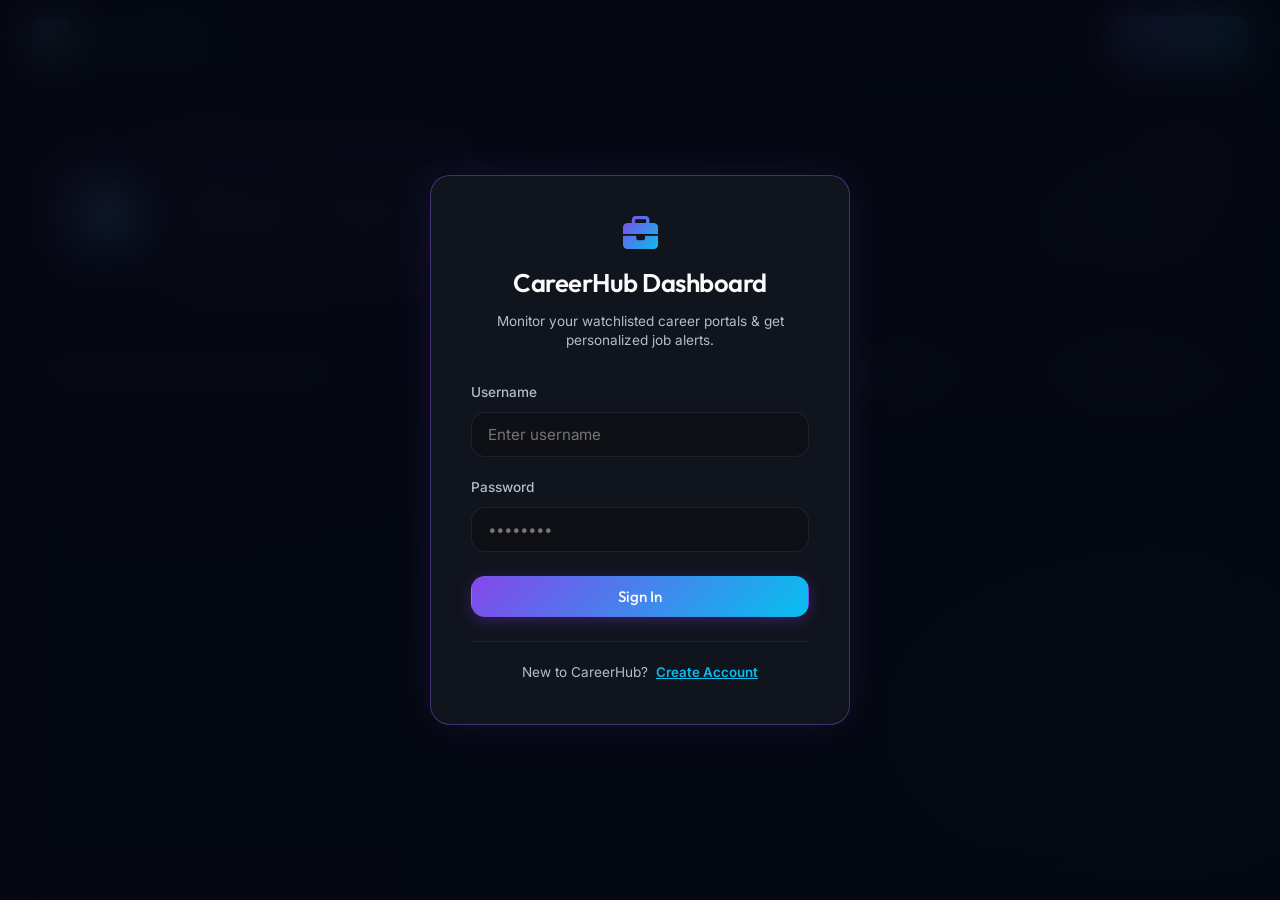
==== index.html @ 13c29f71 "career personal job board" ====
<!DOCTYPE html>
<html lang="en">

<head>
    <meta charset="UTF-8">
    <meta name="viewport" content="width=device-width, initial-scale=1.0">
    <title>CareerHub - Personal Job Board & Portal Manager</title>
    <link rel="preconnect" href="https://fonts.googleapis.com">
    <link rel="preconnect" href="https://fonts.gstatic.com" crossorigin>
    <link rel="stylesheet" href="https://cdnjs.cloudflare.com/ajax/libs/font-awesome/6.4.0/css/all.min.css">
    <link rel="stylesheet" href="styles.css">
</head>

<body>

    <header>
        <div class="header-container">
            <div class="logo">
                <i class="fa-solid fa-briefcase"></i>
                <span>CareerHub</span>
            </div>
            <div class="header-actions">
                <div class="user-profile-widget" id="userProfileWidget" style="display: none;">
                    <span class="welcome-text">Hi, <strong id="loggedInUserLabel">Guest</strong></span>
                    <button class="btn btn-secondary btn-sm" id="logoutBtn" title="Log out of session">
                        <i class="fa-solid fa-right-from-bracket"></i>
                    </button>
                </div>
                <button class="btn btn-primary" id="openAddPortalBtn">
                    <i class="fa-solid fa-plus"></i> Add Portal
                </button>
            </div>
        </div>
    </header>

    <main class="container">

        <!-- Hero Intro Banner -->
        <section class="hero-banner glass-panel">
            <div class="hero-icon-wrap">
                <i class="fa-solid fa-briefcase"></i>
            </div>
            <div class="hero-content">
                <h2>Your Personal Career Portal Hub</h2>
                <p>CareerHub is the hub where job searchers can customize their job search with selective company career
                    portals. It helps you continuously monitor new job notifications from your chosen companies — and
                    easily add or remove portals anytime.</p>
                <div class="hero-features">
                    <span><i class="fa-solid fa-circle-check"></i> Selective company portals</span>
                    <span><i class="fa-solid fa-circle-check"></i> Continuous job monitoring</span>
                    <span><i class="fa-solid fa-circle-check"></i> Add &amp; delete portals instantly</span>
                </div>
            </div>
            <div class="hero-stat">
                <div class="hero-stat-number" id="statTotalPortals">0</div>
                <div class="hero-stat-label">Portals Tracked</div>
            </div>
        </section>

        <!-- Filter & Search Toolbar -->
        <section class="toolbar" aria-label="Controls and filters">
            <div class="search-filter-block">
                <div class="search-box">
                    <i class="fa-solid fa-magnifying-glass"></i>
                    <input type="text" id="searchInput" class="search-input"
                        placeholder="Search portals by name or keyword...">
                </div>
                <select id="categoryFilter" class="select-filter">
                    <option value="all">All Industries</option>
                    <option value="MAANG / Tech Giants">MAANG / Tech Giants</option>
                    <option value="Enterprise / SaaS">Enterprise / SaaS</option>
                    <option value="AI / Hardware / Aero">AI / Hardware / Aero</option>
                    <option value="Finance & Fintech">Finance &amp; Fintech</option>
                    <option value="Gig, Travel & Media">Gig, Travel &amp; Media</option>
                    <option value="Consulting & Tech Services">Consulting &amp; Tech Services</option>
                    <option value="Healthcare & Pharma">Healthcare &amp; Pharma</option>
                    <option value="Custom Portals">Custom Portals</option>
                </select>
                <select id="statusFilter" class="select-filter">
                    <option value="all">All Accounts</option>
                    <option value="not-created">No Account</option>
                    <option value="incomplete">Incomplete Profile</option>
                    <option value="complete">Profile Complete</option>
                    <option value="applied">Applied</option>
                </select>
            </div>
        </section>

        <!-- Portals Grid View -->
        <section id="portalsView" class="portal-grid"></section>

    </main>

    <!-- Modal: Add New Custom Career Portal -->
    <div class="modal-overlay" id="addPortalModal">
        <div class="modal-content">
            <div class="modal-header">
                <h3>Add Custom Career Portal</h3>
                <button class="modal-close" id="closeAddPortalModalBtn">&times;</button>
            </div>
            <form id="addPortalForm">
                <div class="modal-body">
                    <div class="form-group">
                        <label for="portalName">Portal / Company Name *</label>
                        <input type="text" id="portalName" class="form-control" placeholder="e.g. OpenAI" required>
                    </div>
                    <div class="form-group">
                        <label for="portalUrl">Careers URL *</label>
                        <input type="url" id="portalUrl" class="form-control" placeholder="https://openai.com/careers"
                            required>
                    </div>
                    <div class="form-row">
                        <div class="form-group">
                            <label for="portalCategory">Industry Category</label>
                            <select id="portalCategory" class="form-control">
                                <option value="Custom Portals">Custom Portal</option>
                                <option value="MAANG / Tech Giants">MAANG / Tech Giants</option>
                                <option value="Enterprise / SaaS">Enterprise / SaaS</option>
                                <option value="AI / Hardware / Aero">AI / Hardware / Aero</option>
                                <option value="Finance & Fintech">Finance &amp; Fintech</option>
                                <option value="Gig, Travel & Media">Gig, Travel &amp; Media</option>
                                <option value="Consulting & Tech Services">Consulting &amp; Tech Services</option>
                                <option value="Healthcare & Pharma">Healthcare &amp; Pharma</option>
                            </select>
                        </div>
                        <div class="form-group">
                            <label for="portalInitials">Abbreviation / Logo Letters</label>
                            <input type="text" id="portalInitials" class="form-control" maxlength="3"
                                placeholder="e.g. OA">
                        </div>
                    </div>
                </div>
                <div class="modal-footer">
                    <button type="button" class="btn btn-secondary" id="cancelAddPortalBtn">Cancel</button>
                    <button type="submit" class="btn btn-primary">Create Portal</button>
                </div>
            </form>
        </div>
    </div>

    <!-- Modal: Manage Account Credentials / Vault -->
    <div class="modal-overlay" id="accountModal">
        <div class="modal-content">
            <div class="modal-header">
                <h3 id="accountModalTitle">Manage Account</h3>
                <button class="modal-close" id="closeAccountModalBtn">&times;</button>
            </div>
            <form id="accountForm">
                <div class="modal-body">
                    <input type="hidden" id="accountPortalId">
                    <div class="form-group">
                        <label for="portalUrlDisplay">Careers Portal URL</label>
                        <input type="text" id="portalUrlDisplay" class="form-control" readonly>
                    </div>
                    <div class="form-group">
                        <label for="accountEmail">Username / Email</label>
                        <input type="text" id="accountEmail" class="form-control" placeholder="e.g. user@example.com">
                    </div>
                    <div class="form-group">
                        <label for="accountStatus">Application Status</label>
                        <select id="accountStatus" class="form-control">
                            <option value="not-created">No Account</option>
                            <option value="incomplete">Incomplete Profile</option>
                            <option value="complete">Profile Complete</option>
                            <option value="applied">Applied</option>
                        </select>
                    </div>
                    <div class="form-group">
                        <label for="accountNotes">Private Vault Notes</label>
                        <textarea id="accountNotes" class="form-control" rows="4"
                            placeholder="Add specific portal details or credentials notes..."></textarea>
                    </div>
                </div>
                <div class="modal-footer">
                    <button type="button" class="btn btn-secondary" id="cancelAccountBtn">Cancel</button>
                    <button type="submit" class="btn btn-primary">Save Changes</button>
                </div>
            </form>
        </div>
    </div>

    <div id="toast-container" aria-live="polite"></div>

    <!-- Authentication Screen Overlay -->
    <div class="auth-overlay active" id="authScreen">
        <div class="auth-container glass-panel">
            <div class="auth-header">
                <i class="fa-solid fa-briefcase"></i>
                <h2>CareerHub Dashboard</h2>
                <p id="authSubtitle">Monitor your watchlisted career portals &amp; get personalized job alerts.</p>
            </div>
            <form id="authForm">
                <div class="form-group">
                    <label for="authUsername">Username</label>
                    <input type="text" id="authUsername" class="form-control" placeholder="Enter username" required
                        autocomplete="username">
                </div>
                <div class="form-group">
                    <label for="authPassword">Password</label>
                    <input type="password" id="authPassword" class="form-control" placeholder="••••••••" required
                        autocomplete="current-password">
                </div>
                <div style="margin-top: 1.5rem;">
                    <button type="submit" class="btn btn-primary" id="authSubmitBtn" style="width: 100%;">Sign
                        In</button>
                </div>
            </form>
            <div class="auth-toggle-sec">
                <span id="authToggleText">New to CareerHub?</span>
                <button id="authToggleBtn">Create Account</button>
            </div>
        </div>
    </div>

    <script src="app.js"></script>
</body>

</html>
---- styles.css ----
@import url('https://fonts.googleapis.com/css2?family=Inter:wght@300;400;500;600;700&family=Outfit:wght@400;500;600;700;800&display=swap');

:root {
    --bg-dark: hsl(222, 24%, 7%);
    --bg-card: hsla(223, 20%, 12%, 0.65);
    --bg-card-hover: hsla(223, 20%, 16%, 0.85);
    --border-color: hsla(223, 16%, 22%, 0.5);
    --border-hover: hsla(262, 80%, 65%, 0.4);

    --primary: hsl(262, 80%, 60%);
    --primary-glow: hsla(262, 80%, 60%, 0.25);
    --secondary: hsl(192, 95%, 48%);
    --secondary-glow: hsla(192, 95%, 48%, 0.25);

    --text-primary: hsl(0, 0%, 98%);
    --text-secondary: hsl(223, 12%, 75%);
    --text-muted: hsl(223, 10%, 55%);

    --success: hsl(142, 70%, 45%);
    --success-bg: hsla(142, 70%, 45%, 0.15);
    --warning: hsl(38, 92%, 50%);
    --warning-bg: hsla(38, 92%, 50%, 0.15);
    --danger: hsl(350, 80%, 55%);
    --danger-bg: hsla(350, 80%, 55%, 0.15);
    --info: hsl(200, 85%, 50%);
    --info-bg: hsla(200, 85%, 50%, 0.15);

    --grad-hero: linear-gradient(135deg, hsl(262, 80%, 60%) 0%, hsl(192, 95%, 48%) 100%);
    --grad-dark: linear-gradient(180deg, hsl(222, 24%, 8%) 0%, hsl(222, 24%, 4%) 100%);

    --shadow-sm: 0 2px 8px -2px hsla(0, 0%, 0%, 0.3);
    --shadow-md: 0 8px 24px -4px hsla(0, 0%, 0%, 0.5);
    --shadow-lg: 0 16px 40px -6px hsla(0, 0%, 0%, 0.7);
    --shadow-glow: 0 0 20px hsla(262, 80%, 60%, 0.2);

    --radius-sm: 8px;
    --radius-md: 14px;
    --radius-lg: 20px;
    --radius-full: 9999px;

    --trans-fast: 0.2s cubic-bezier(0.4, 0, 0.2, 1);
    --trans-normal: 0.3s cubic-bezier(0.4, 0, 0.2, 1);
    --trans-slow: 0.5s cubic-bezier(0.4, 0, 0.2, 1);
}

* {
    box-sizing: border-box;
    margin: 0;
    padding: 0;
}

body {
    font-family: 'Inter', sans-serif;
    background-color: var(--bg-dark);
    background-image:
        radial-gradient(at 10% 20%, hsla(262, 80%, 40%, 0.08) 0px, transparent 50%),
        radial-gradient(at 90% 80%, hsla(192, 95%, 40%, 0.08) 0px, transparent 50%);
    background-attachment: fixed;
    color: var(--text-primary);
    min-height: 100vh;
    overflow-x: hidden;
    line-height: 1.6;
}

h1,
h2,
h3,
h4,
h5,
h6 {
    font-family: 'Outfit', sans-serif;
    font-weight: 600;
    letter-spacing: -0.02em;
}

::-webkit-scrollbar {
    width: 8px;
    height: 8px;
}

::-webkit-scrollbar-track {
    background: hsla(222, 24%, 6%, 0.3);
}

::-webkit-scrollbar-thumb {
    background: hsla(223, 16%, 22%, 0.8);
    border-radius: var(--radius-full);
}

::-webkit-scrollbar-thumb:hover {
    background: var(--primary);
}

.container {
    max-width: 1440px;
    margin: 0 auto;
    padding: 2rem;
}

/* Glass Panel */
.glass-panel {
    background: var(--bg-card);
    border: 1px solid var(--border-color);
    border-radius: var(--radius-lg);
    backdrop-filter: blur(12px);
    -webkit-backdrop-filter: blur(12px);
    transition: var(--trans-normal);
}

/* Buttons */
.btn {
    display: inline-flex;
    align-items: center;
    justify-content: center;
    gap: 0.5rem;
    font-family: 'Outfit', sans-serif;
    font-weight: 500;
    font-size: 0.95rem;
    padding: 0.65rem 1.25rem;
    border-radius: var(--radius-md);
    border: 1px solid transparent;
    cursor: pointer;
    transition: var(--trans-fast);
    text-decoration: none;
}

.btn-primary {
    background: var(--grad-hero);
    color: var(--text-primary);
    box-shadow: 0 4px 15px hsla(262, 80%, 60%, 0.3);
}

.btn-primary:hover {
    transform: translateY(-2px);
    box-shadow: 0 6px 20px hsla(262, 80%, 60%, 0.45);
}

.btn-secondary {
    background: var(--bg-card);
    border-color: var(--border-color);
    color: var(--text-primary);
}

.btn-secondary:hover {
    background: var(--bg-card-hover);
    border-color: var(--text-muted);
}

.btn-sm {
    padding: 0.4rem 0.8rem;
    font-size: 0.85rem;
    border-radius: var(--radius-sm);
}

/* Header */
header {
    background: hsla(222, 24%, 6%, 0.8);
    backdrop-filter: blur(16px);
    -webkit-backdrop-filter: blur(16px);
    border-bottom: 1px solid var(--border-color);
    position: sticky;
    top: 0;
    z-index: 100;
}

.header-container {
    max-width: 1440px;
    margin: 0 auto;
    padding: 1rem 2rem;
    display: flex;
    justify-content: space-between;
    align-items: center;
}

.logo {
    display: flex;
    align-items: center;
    gap: 0.75rem;
    font-size: 1.5rem;
    font-family: 'Outfit', sans-serif;
    font-weight: 800;
    background: var(--grad-hero);
    -webkit-background-clip: text;
    -webkit-text-fill-color: transparent;
}

.logo i {
    background: var(--grad-hero);
    -webkit-background-clip: unset;
    -webkit-text-fill-color: var(--text-primary);
    padding: 0.4rem;
    border-radius: var(--radius-sm);
    color: white;
}

.header-actions {
    display: flex;
    align-items: center;
    gap: 1.5rem;
}

/* Stats */
.stats-grid {
    display: grid;
    grid-template-columns: repeat(auto-fit, minmax(220px, 1fr));
    gap: 1.5rem;
    margin-bottom: 2rem;
}

.stats-card {
    padding: 1.5rem;
    display: flex;
    align-items: center;
    gap: 1.25rem;
    position: relative;
    overflow: hidden;
}

.stats-card::after {
    content: '';
    position: absolute;
    bottom: 0;
    left: 0;
    width: 100%;
    height: 3px;
    background: var(--accent-gradient, var(--primary));
    opacity: 0.6;
}

.stats-icon-box {
    width: 50px;
    height: 50px;
    border-radius: var(--radius-md);
    background: var(--bg-card);
    border: 1px solid var(--border-color);
    display: flex;
    align-items: center;
    justify-content: center;
    font-size: 1.4rem;
    color: var(--color, var(--primary));
}

.stats-number {
    font-size: 1.8rem;
    font-weight: 700;
    font-family: 'Outfit', sans-serif;
    line-height: 1.1;
    margin-bottom: 0.2rem;
}

.stats-label {
    font-size: 0.8rem;
    color: var(--text-secondary);
    text-transform: uppercase;
    letter-spacing: 0.05em;
    font-weight: 500;
}

/* Toolbar */
.toolbar {
    display: flex;
    flex-wrap: wrap;
    gap: 1rem;
    margin-bottom: 2.5rem;
    align-items: center;
}

.search-filter-block {
    display: flex;
    flex-wrap: wrap;
    gap: 1rem;
    flex: 1;
}

.search-box {
    position: relative;
    flex: 1;
    min-width: 250px;
}

.search-box i {
    position: absolute;
    left: 14px;
    top: 50%;
    transform: translateY(-50%);
    color: var(--text-muted);
}

.search-input {
    width: 100%;
    background: var(--bg-card);
    border: 1px solid var(--border-color);
    border-radius: var(--radius-md);
    padding: 0.75rem 1rem 0.75rem 2.5rem;
    color: var(--text-primary);
    font-family: inherit;
    font-size: 0.95rem;
    transition: var(--trans-fast);
}

.search-input:focus {
    border-color: var(--primary);
    outline: none;
    box-shadow: 0 0 12px var(--primary-glow);
}

.select-filter {
    background: var(--bg-card);
    border: 1px solid var(--border-color);
    border-radius: var(--radius-md);
    padding: 0.75rem 1.5rem 0.75rem 1rem;
    color: var(--text-primary);
    font-family: inherit;
    font-size: 0.95rem;
    cursor: pointer;
    transition: var(--trans-fast);
    outline: none;
    -webkit-appearance: none;
    appearance: none;
    background-image: url("data:image/svg+xml,%3Csvg xmlns='http://www.w3.org/2000/svg' width='24' height='24' viewBox='0 0 24 24' fill='none' stroke='hsl(223, 10%25, 55%25)' stroke-width='2' stroke-linecap='round' stroke-linejoin='round'%3E%3Cpolyline points='6 9 12 15 18 9'%3E%3C/polyline%3E%3C/svg%3E");
    background-repeat: no-repeat;
    background-position: right 10px center;
    background-size: 16px;
    min-width: 180px;
}

.select-filter:focus {
    border-color: var(--primary);
    box-shadow: 0 0 12px var(--primary-glow);
}

/* Portal Grid */
.portal-grid {
    display: grid;
    grid-template-columns: repeat(auto-fill, minmax(320px, 1fr));
    gap: 1.5rem;
}

/* Portal Card */
.portal-card {
    padding: 1.5rem;
    display: flex;
    flex-direction: column;
    justify-content: space-between;
    height: 100%;
    position: relative;
    border-color: var(--border-color);
}

.portal-card:hover {
    transform: translateY(-4px);
    border-color: var(--border-hover);
    box-shadow: var(--shadow-lg), var(--shadow-glow);
}

.portal-header {
    display: flex;
    align-items: flex-start;
    justify-content: space-between;
    margin-bottom: 1.25rem;
}

.portal-logo-wrap {
    width: 48px;
    height: 48px;
    border-radius: var(--radius-md);
    background: var(--grad-hero);
    display: flex;
    align-items: center;
    justify-content: center;
    font-weight: 700;
    font-size: 1.4rem;
    color: white;
    box-shadow: var(--shadow-sm);
    flex-shrink: 0;
}

.portal-actions {
    display: flex;
    gap: 0.5rem;
}

.action-icon {
    width: 32px;
    height: 32px;
    border-radius: var(--radius-sm);
    background: var(--bg-card);
    border: 1px solid var(--border-color);
    color: var(--text-muted);
    display: flex;
    align-items: center;
    justify-content: center;
    cursor: pointer;
    transition: var(--trans-fast);
    text-decoration: none;
}

.action-icon:hover {
    color: var(--text-primary);
    border-color: var(--text-muted);
}

.action-icon.delete-btn:hover {
    color: var(--danger);
    background: var(--danger-bg);
    border-color: hsla(350, 80%, 55%, 0.3);
}

.portal-info {
    margin-bottom: 1.25rem;
}

.portal-name {
    font-size: 1.15rem;
    font-weight: 600;
    color: var(--text-primary);
    margin-bottom: 0.25rem;
}

.portal-category {
    display: inline-block;
    font-size: 0.72rem;
    text-transform: uppercase;
    font-weight: 600;
    color: var(--secondary);
    background: hsla(192, 95%, 48%, 0.1);
    padding: 0.2rem 0.6rem;
    border-radius: var(--radius-full);
    border: 1px solid hsla(192, 95%, 48%, 0.2);
    letter-spacing: 0.05em;
}

.portal-account-sec {
    margin-bottom: 1rem;
}

.account-status-row {
    margin-bottom: 0.5rem;
}

.status-badge {
    display: inline-flex;
    align-items: center;
    gap: 0.35rem;
    font-size: 0.75rem;
    font-weight: 600;
    padding: 0.25rem 0.65rem;
    border-radius: var(--radius-full);
    background: var(--bg-card);
    border: 1px solid var(--border-color);
    color: var(--text-muted);
}

.status-badge.not-created {
    color: var(--text-muted);
}

.status-badge.incomplete {
    color: var(--warning);
    background: var(--warning-bg);
    border-color: hsla(38, 92%, 50%, 0.25);
}

.status-badge.complete {
    color: var(--success);
    background: var(--success-bg);
    border-color: hsla(142, 70%, 45%, 0.25);
}

.status-badge.applied {
    color: var(--primary);
    background: var(--primary-glow);
    border-color: hsla(262, 80%, 60%, 0.3);
}

.account-email-disp {
    display: flex;
    align-items: center;
    gap: 0.45rem;
    font-size: 0.8rem;
    color: var(--text-muted);
}

.portal-footer {
    display: flex;
    justify-content: space-between;
    align-items: center;
    padding-top: 0.75rem;
    border-top: 1px solid var(--border-color);
}

.jobs-counter {
    font-size: 0.8rem;
    color: var(--text-muted);
}

.jobs-counter strong {
    color: var(--secondary);
}

/* Modals */
.modal-overlay {
    position: fixed;
    top: 0;
    left: 0;
    width: 100vw;
    height: 100vh;
    background: rgba(4, 7, 16, 0.7);
    backdrop-filter: blur(8px);
    -webkit-backdrop-filter: blur(8px);
    z-index: 200;
    display: none;
    align-items: center;
    justify-content: center;
    padding: 1rem;
    animation: fade-in 0.2s ease-out;
}

.modal-overlay.active {
    display: flex;
}

.modal-content {
    background: hsl(223, 22%, 10%);
    border: 1px solid var(--border-color);
    border-radius: var(--radius-lg);
    width: 100%;
    max-width: 500px;
    box-shadow: var(--shadow-lg);
    overflow: hidden;
    animation: scale-up 0.3s cubic-bezier(0.34, 1.56, 0.64, 1);
}

.modal-header {
    padding: 1.25rem 1.5rem;
    border-bottom: 1px solid var(--border-color);
    display: flex;
    justify-content: space-between;
    align-items: center;
}

.modal-header h3 {
    font-size: 1.25rem;
}

.modal-close {
    background: none;
    border: none;
    color: var(--text-muted);
    font-size: 1.4rem;
    cursor: pointer;
    transition: var(--trans-fast);
}

.modal-close:hover {
    color: var(--text-primary);
}

.modal-body {
    padding: 1.5rem;
}

.form-group {
    margin-bottom: 1.25rem;
}

.form-group label {
    display: block;
    font-size: 0.85rem;
    font-weight: 500;
    color: var(--text-secondary);
    margin-bottom: 0.5rem;
}

.form-control {
    width: 100%;
    background: var(--bg-dark);
    border: 1px solid var(--border-color);
    border-radius: var(--radius-md);
    padding: 0.75rem 1rem;
    color: var(--text-primary);
    font-family: inherit;
    font-size: 0.95rem;
    transition: var(--trans-fast);
}

.form-control:focus {
    border-color: var(--primary);
    outline: none;
    box-shadow: 0 0 8px var(--primary-glow);
}

.form-row {
    display: grid;
    grid-template-columns: 1fr 1fr;
    gap: 1rem;
}

.modal-footer {
    padding: 1rem 1.5rem 1.5rem;
    border-top: 1px solid var(--border-color);
    display: flex;
    justify-content: flex-end;
    gap: 0.75rem;
}

/* Toast */
#toast-container {
    position: fixed;
    bottom: 2rem;
    right: 2rem;
    display: flex;
    flex-direction: column;
    gap: 0.75rem;
    z-index: 300;
    max-width: 420px;
    width: calc(100% - 4rem);
}

.toast {
    background: hsla(223, 24%, 12%, 0.95);
    backdrop-filter: blur(12px);
    -webkit-backdrop-filter: blur(12px);
    border: 1px solid var(--border-color);
    border-left: 4px solid var(--primary);
    padding: 1rem 1.25rem;
    border-radius: var(--radius-md);
    box-shadow: var(--shadow-lg);
    display: flex;
    align-items: flex-start;
    gap: 0.75rem;
    animation: toast-slide-in 0.35s cubic-bezier(0.16, 1, 0.3, 1) forwards;
    cursor: pointer;
    transition: var(--trans-fast);
}

.toast:hover {
    transform: translateX(-4px);
}

.toast-close {
    background: none;
    border: none;
    color: var(--text-muted);
    font-size: 1.1rem;
    cursor: pointer;
    margin-left: auto;
}

.toast-close:hover {
    color: var(--text-primary);
}

.toast.info {
    border-left-color: var(--info);
}

.toast.success {
    border-left-color: var(--success);
}

.toast.warning {
    border-left-color: var(--warning);
}

.toast.danger {
    border-left-color: var(--danger);
}

/* Auth */
.auth-overlay {
    position: fixed;
    top: 0;
    left: 0;
    width: 100vw;
    height: 100vh;
    background: rgba(4, 7, 16, 0.88);
    backdrop-filter: blur(24px);
    -webkit-backdrop-filter: blur(24px);
    z-index: 500;
    display: none;
    align-items: center;
    justify-content: center;
    padding: 1.5rem;
    animation: fade-in 0.25s ease-out;
}

.auth-overlay.active {
    display: flex;
}

.auth-container {
    width: 100%;
    max-width: 420px;
    padding: 2.5rem;
    border-color: var(--border-hover);
    box-shadow: 0 0 40px hsla(262, 80%, 60%, 0.12);
    animation: scale-up 0.35s cubic-bezier(0.34, 1.56, 0.64, 1);
}

.auth-header {
    text-align: center;
    margin-bottom: 2rem;
}

.auth-header i {
    font-size: 2.2rem;
    background: var(--grad-hero);
    -webkit-background-clip: text;
    -webkit-text-fill-color: transparent;
    margin-bottom: 0.75rem;
    display: inline-block;
}

.auth-header h2 {
    font-size: 1.6rem;
    margin-bottom: 0.5rem;
}

.auth-header p {
    font-size: 0.85rem;
    color: var(--text-secondary);
    line-height: 1.4;
}

.auth-toggle-sec {
    margin-top: 1.5rem;
    text-align: center;
    font-size: 0.85rem;
    color: var(--text-secondary);
    border-top: 1px solid var(--border-color);
    padding-top: 1.25rem;
}

.auth-toggle-sec button {
    background: none;
    border: none;
    color: var(--secondary);
    font-weight: 600;
    cursor: pointer;
    text-decoration: underline;
    font-family: inherit;
    margin-left: 0.25rem;
    transition: var(--trans-fast);
}

.auth-toggle-sec button:hover {
    color: var(--primary);
}

/* User Profile Widget */
.user-profile-widget {
    display: flex;
    align-items: center;
    gap: 0.75rem;
    font-size: 0.85rem;
    background: var(--bg-card);
    border: 1px solid var(--border-color);
    padding: 0.4rem 0.8rem;
    border-radius: var(--radius-md);
    transition: var(--trans-fast);
}

.user-profile-widget:hover {
    border-color: var(--primary);
}

.welcome-text {
    color: var(--text-secondary);
    font-weight: 500;
}

.welcome-text strong {
    color: var(--secondary);
    font-weight: 600;
}

/* Empty State */
.empty-state {
    grid-column: 1 / -1;
    padding: 5rem 2rem;
    text-align: center;
    display: flex;
    flex-direction: column;
    align-items: center;
    gap: 1rem;
    color: var(--text-secondary);
}

.empty-state i {
    font-size: 3.5rem;
    color: var(--text-muted);
    opacity: 0.6;
    animation: pulse 2s infinite ease-in-out;
}

/* Animations */
@keyframes fade-in {
    from {
        opacity: 0;
    }

    to {
        opacity: 1;
    }
}

@keyframes scale-up {
    from {
        opacity: 0;
        transform: scale(0.9);
    }

    to {
        opacity: 1;
        transform: scale(1);
    }
}

@keyframes toast-slide-in {
    from {
        opacity: 0;
        transform: translateY(20px) scale(0.95);
    }

    to {
        opacity: 1;
        transform: translateY(0) scale(1);
    }
}

@keyframes toast-slide-out {
    to {
        opacity: 0;
        transform: translateX(100px);
    }
}

@keyframes pulse {

    0%,
    100% {
        transform: scale(1);
        opacity: 0.6;
    }

    50% {
        transform: scale(1.05);
        opacity: 0.8;
    }
}

/* Responsive */
@media (max-width: 768px) {
    .container {
        padding: 1rem;
    }

    .header-container {
        padding: 0.75rem 1rem;
    }

    .toolbar {
        flex-direction: column;
        align-items: stretch;
    }

    .search-filter-block {
        flex-direction: column;
    }

    .stats-grid {
        grid-template-columns: 1fr 1fr;
    }
}

@media (max-width: 480px) {
    .stats-grid {
        grid-template-columns: 1fr;
    }

    .form-row {
        grid-template-columns: 1fr;
    }
}

/* Hero Banner */
.hero-banner {
    display: flex;
    align-items: center;
    gap: 2rem;
    padding: 2rem 2.5rem;
    margin-bottom: 2rem;
    border-color: var(--border-hover);
    background: hsla(262, 80%, 60%, 0.04);
    position: relative;
    overflow: hidden;
}

.hero-banner::before {
    content: '';
    position: absolute;
    top: -40px;
    right: -40px;
    width: 200px;
    height: 200px;
    background: radial-gradient(circle, hsla(262, 80%, 60%, 0.12) 0%, transparent 70%);
    pointer-events: none;
}

.hero-icon-wrap {
    width: 64px;
    height: 64px;
    border-radius: var(--radius-lg);
    background: var(--grad-hero);
    display: flex;
    align-items: center;
    justify-content: center;
    font-size: 1.8rem;
    color: white;
    flex-shrink: 0;
    box-shadow: 0 8px 24px hsla(262, 80%, 60%, 0.35);
}

.hero-content {
    flex: 1;
}

.hero-content h2 {
    font-size: 1.35rem;
    margin-bottom: 0.45rem;
    background: var(--grad-hero);
    -webkit-background-clip: text;
    -webkit-text-fill-color: transparent;
}

.hero-content p {
    font-size: 0.88rem;
    color: var(--text-secondary);
    line-height: 1.6;
    margin-bottom: 0.9rem;
    max-width: 620px;
}

.hero-features {
    display: flex;
    flex-wrap: wrap;
    gap: 1rem;
}

.hero-features span {
    display: flex;
    align-items: center;
    gap: 0.4rem;
    font-size: 0.8rem;
    font-weight: 500;
    color: var(--text-secondary);
}

.hero-features span i {
    color: var(--success);
    font-size: 0.75rem;
}

.hero-stat {
    text-align: center;
    flex-shrink: 0;
    padding: 1rem 1.5rem;
    background: var(--bg-card);
    border: 1px solid var(--border-color);
    border-radius: var(--radius-md);
}

.hero-stat-number {
    font-size: 2.4rem;
    font-weight: 800;
    font-family: 'Outfit', sans-serif;
    background: var(--grad-hero);
    -webkit-background-clip: text;
    -webkit-text-fill-color: transparent;
    line-height: 1;
    margin-bottom: 0.3rem;
}

.hero-stat-label {
    font-size: 0.75rem;
    color: var(--text-muted);
    text-transform: uppercase;
    letter-spacing: 0.06em;
    font-weight: 500;
}

@media (max-width: 768px) {
    .hero-banner {
        flex-direction: column;
        align-items: flex-start;
        padding: 1.5rem;
    }

    .hero-stat {
        width: 100%;
    }

    .hero-features {
        gap: 0.6rem;
    }
}
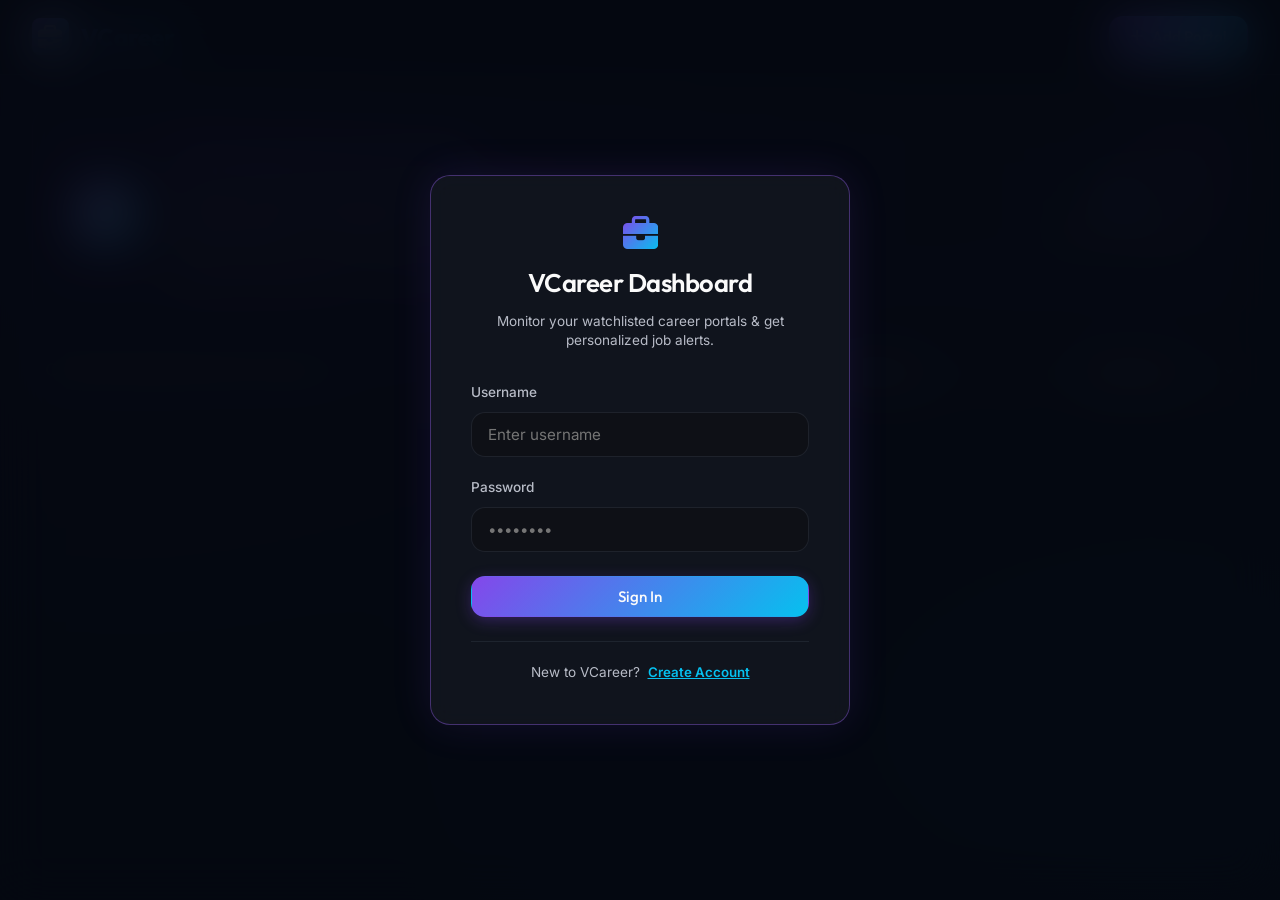
==== commit c9e309a5: "changed name" ====
--- a/index.html
+++ b/index.html
@@ -4,7 +4,7 @@
 <head>
     <meta charset="UTF-8">
     <meta name="viewport" content="width=device-width, initial-scale=1.0">
-    <title>CareerHub - Personal Job Board & Portal Manager</title>
+    <title>VCareer - Personal Job Board & Portal Manager</title>
     <link rel="preconnect" href="https://fonts.googleapis.com">
     <link rel="preconnect" href="https://fonts.gstatic.com" crossorigin>
     <link rel="stylesheet" href="https://cdnjs.cloudflare.com/ajax/libs/font-awesome/6.4.0/css/all.min.css">
@@ -17,7 +17,7 @@
         <div class="header-container">
             <div class="logo">
                 <i class="fa-solid fa-briefcase"></i>
-                <span>CareerHub</span>
+                <span>VCareer</span>
             </div>
             <div class="header-actions">
                 <div class="user-profile-widget" id="userProfileWidget" style="display: none;">
@@ -42,7 +42,7 @@
             </div>
             <div class="hero-content">
                 <h2>Your Personal Career Portal Hub</h2>
-                <p>CareerHub is the hub where job searchers can customize their job search with selective company career
+                <p>VCareer is the hub where job searchers can customize their job search with selective company career
                     portals. It helps you continuously monitor new job notifications from your chosen companies — and
                     easily add or remove portals anytime.</p>
                 <div class="hero-features">
@@ -186,7 +186,7 @@
         <div class="auth-container glass-panel">
             <div class="auth-header">
                 <i class="fa-solid fa-briefcase"></i>
-                <h2>CareerHub Dashboard</h2>
+                <h2>VCareer Dashboard</h2>
                 <p id="authSubtitle">Monitor your watchlisted career portals &amp; get personalized job alerts.</p>
             </div>
             <form id="authForm">
@@ -206,7 +206,7 @@
                 </div>
             </form>
             <div class="auth-toggle-sec">
-                <span id="authToggleText">New to CareerHub?</span>
+                <span id="authToggleText">New to VCareer?</span>
                 <button id="authToggleBtn">Create Account</button>
             </div>
         </div>
